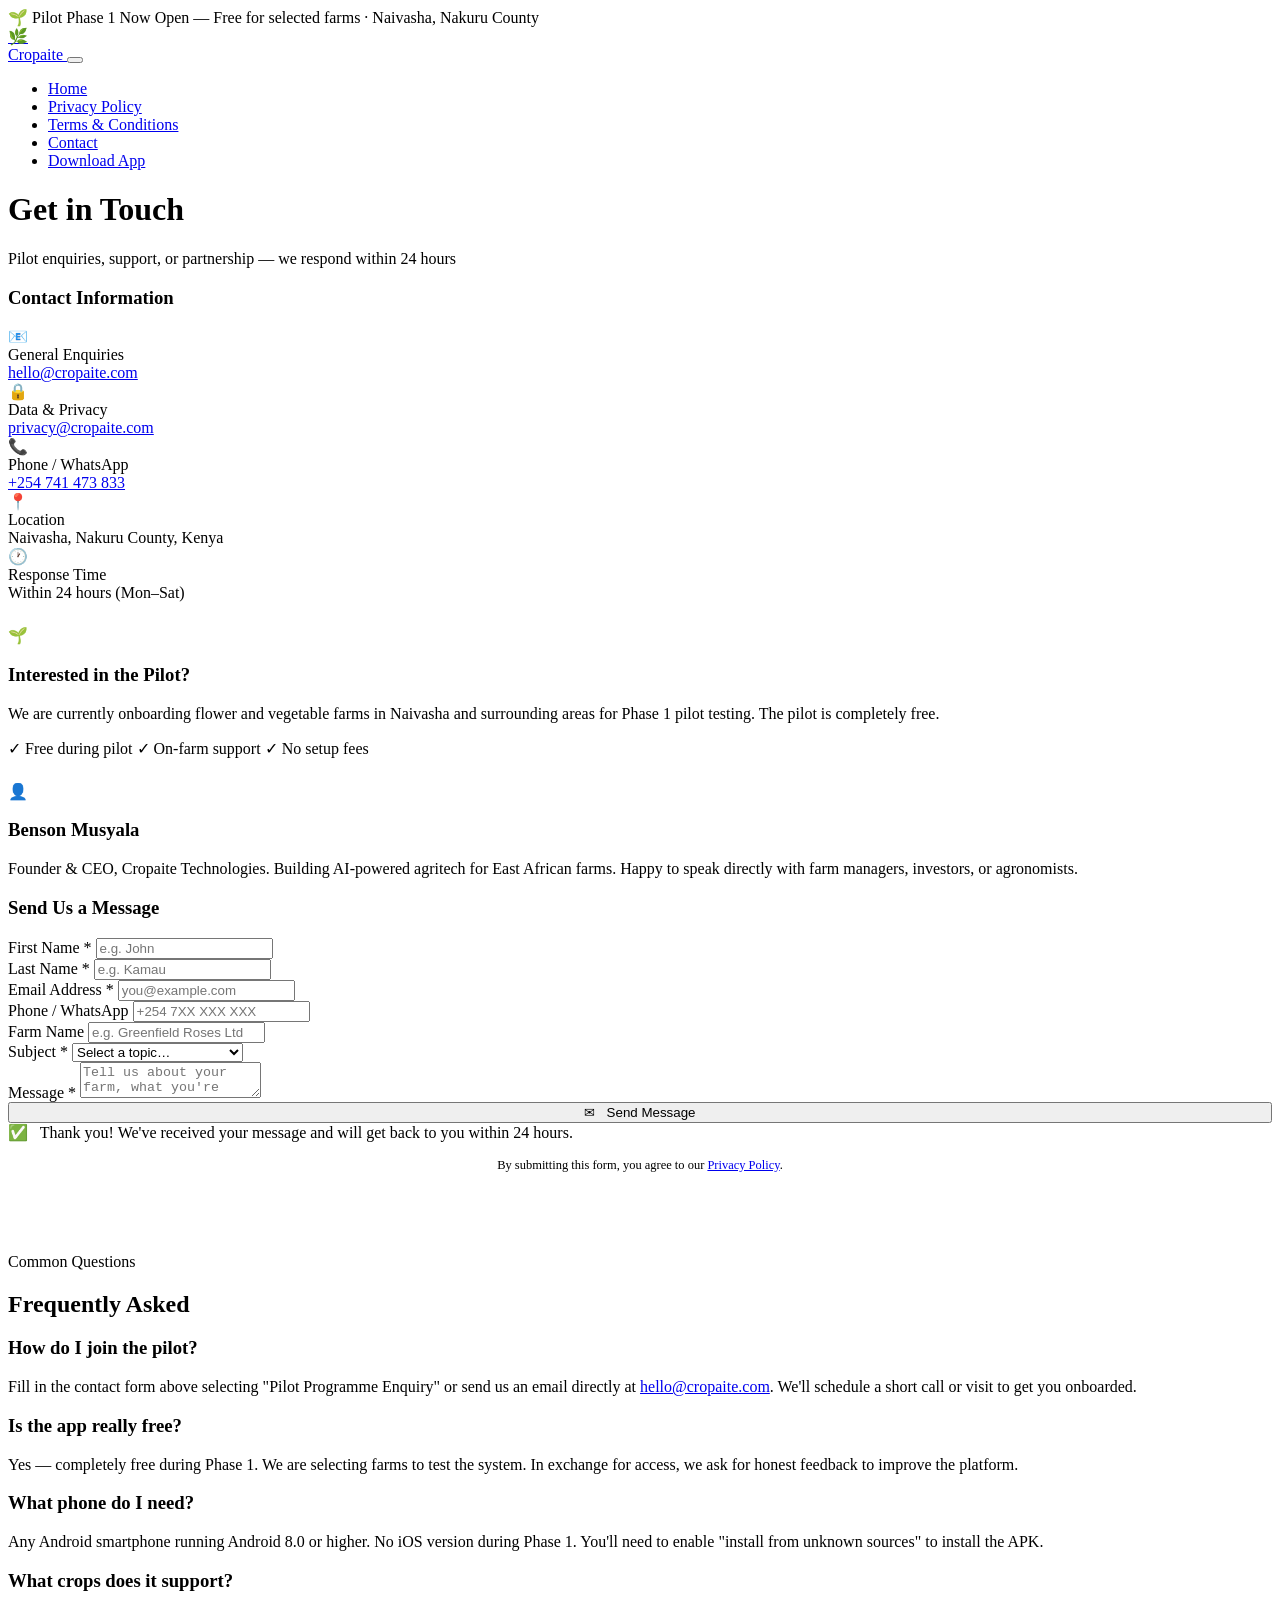
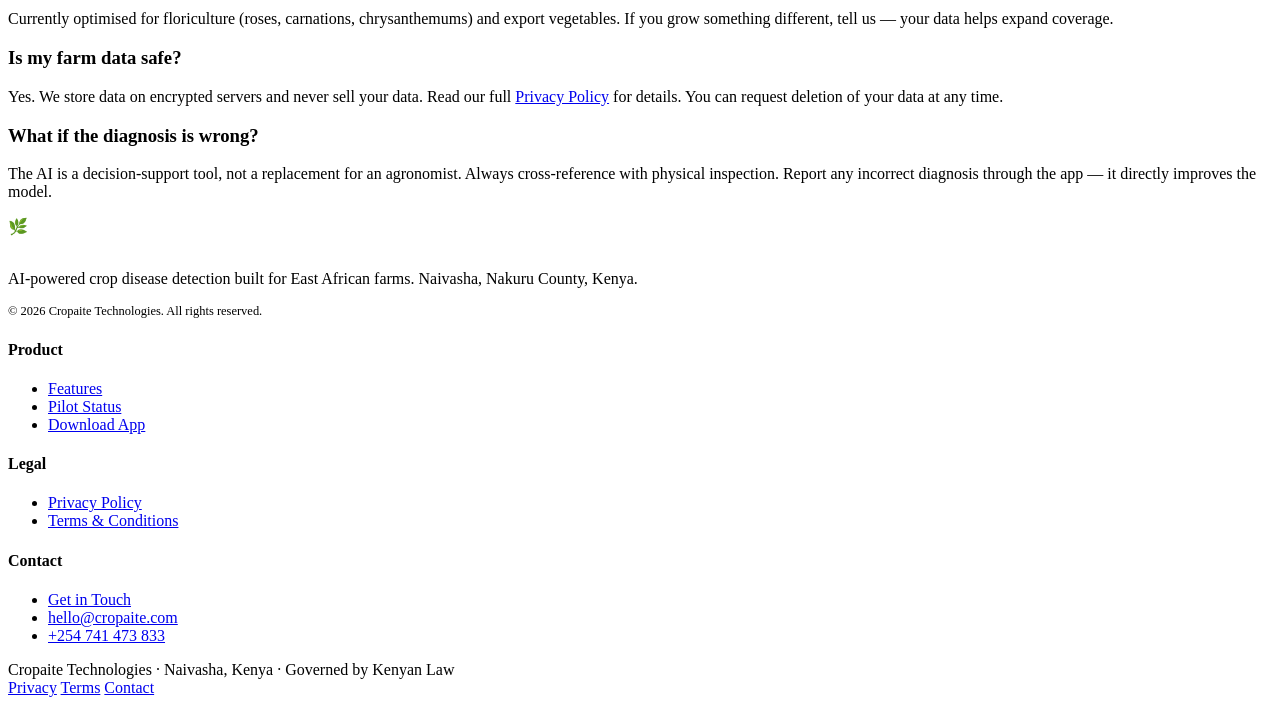
==== contact.html @ 4067cbc3 "Landing page upload" ====
<!DOCTYPE html>
<html lang="en">
<head>
  <meta charset="UTF-8"/>
  <meta name="viewport" content="width=device-width, initial-scale=1.0"/>
  <meta name="description" content="Contact Cropaite Technologies — reach our team for pilot programme enquiries, support, or partnership opportunities."/>
  <title>Contact — Cropaite Technologies</title>
  <link rel="stylesheet" href="style.css"/>
  <link rel="icon" href="data:image/svg+xml,<svg xmlns='http://www.w3.org/2000/svg' viewBox='0 0 100 100'><text y='.9em' font-size='90'>🌿</text></svg>"/>
</head>
<body>

  <!-- TOPBAR -->
  <div class="topbar">
    <span>🌱 Pilot Phase 1 Now Open</span> — Free for selected farms · Naivasha, Nakuru County
  </div>

  <!-- NAV -->
  <nav>
    <div class="nav-inner">
      <a href="index.html" class="nav-logo">
        <div class="nav-logo-leaf">🌿</div>
        Cropaite
      </a>
      <button class="hamburger" id="hamburger" aria-label="Menu">
        <span></span><span></span><span></span>
      </button>
      <ul class="nav-links" id="navLinks">
        <li><a href="index.html">Home</a></li>
        <li><a href="privacy.html">Privacy Policy</a></li>
        <li><a href="terms.html">Terms &amp; Conditions</a></li>
        <li><a href="contact.html" class="active">Contact</a></li>
        <li><a href="index.html#download" class="nav-cta">Download App</a></li>
      </ul>
    </div>
  </nav>

  <!-- HERO -->
  <div class="legal-hero">
    <h1>Get in Touch</h1>
    <p>Pilot enquiries, support, or partnership — we respond within 24 hours</p>
  </div>

  <!-- CONTACT BODY -->
  <section class="section">
    <div class="section-inner">
      <div class="contact-grid">

        <!-- Left: Info -->
        <div>
          <div class="contact-info-card reveal">
            <h3>Contact Information</h3>

            <div class="contact-row">
              <div class="contact-icon">📧</div>
              <div>
                <div class="contact-row-label">General Enquiries</div>
                <div class="contact-row-value"><a href="mailto:hello@cropaite.com">hello@cropaite.com</a></div>
              </div>
            </div>
            <div class="contact-row">
              <div class="contact-icon">🔒</div>
              <div>
                <div class="contact-row-label">Data & Privacy</div>
                <div class="contact-row-value"><a href="mailto:privacy@cropaite.com">privacy@cropaite.com</a></div>
              </div>
            </div>
            <div class="contact-row">
              <div class="contact-icon">📞</div>
              <div>
                <div class="contact-row-label">Phone / WhatsApp</div>
                <div class="contact-row-value"><a href="tel:+254741473833">+254 741 473 833</a></div>
              </div>
            </div>
            <div class="contact-row">
              <div class="contact-icon">📍</div>
              <div>
                <div class="contact-row-label">Location</div>
                <div class="contact-row-value">Naivasha, Nakuru County, Kenya</div>
              </div>
            </div>
            <div class="contact-row">
              <div class="contact-icon">🕐</div>
              <div>
                <div class="contact-row-label">Response Time</div>
                <div class="contact-row-value">Within 24 hours (Mon–Sat)</div>
              </div>
            </div>
          </div>

          <!-- Pilot card -->
          <div class="card reveal" style="margin-top:24px;">
            <span class="card-icon">🌱</span>
            <h3>Interested in the Pilot?</h3>
            <p style="margin-bottom:16px;">We are currently onboarding flower and vegetable farms in Naivasha and surrounding areas for Phase 1 pilot testing. The pilot is completely free.</p>
            <div class="feature-status">
              <span class="tag tag-live">✓ Free during pilot</span>
              <span class="tag tag-live">✓ On-farm support</span>
              <span class="tag tag-live">✓ No setup fees</span>
            </div>
          </div>

          <!-- Founder card -->
          <div class="card reveal" style="margin-top:24px;">
            <span class="card-icon">👤</span>
            <h3>Benson Musyala</h3>
            <p>Founder &amp; CEO, Cropaite Technologies. Building AI-powered agritech for East African farms. Happy to speak directly with farm managers, investors, or agronomists.</p>
          </div>
        </div>

        <!-- Right: Form -->
        <div class="contact-form-card reveal">
          <h3>Send Us a Message</h3>

          <div id="contactForm">
            <div class="form-row">
              <div class="form-group">
                <label class="form-label" for="firstName">First Name *</label>
                <input class="form-input" type="text" id="firstName" placeholder="e.g. John" required/>
              </div>
              <div class="form-group">
                <label class="form-label" for="lastName">Last Name *</label>
                <input class="form-input" type="text" id="lastName" placeholder="e.g. Kamau" required/>
              </div>
            </div>

            <div class="form-group">
              <label class="form-label" for="email">Email Address *</label>
              <input class="form-input" type="email" id="email" placeholder="you@example.com" required/>
            </div>

            <div class="form-group">
              <label class="form-label" for="phone">Phone / WhatsApp</label>
              <input class="form-input" type="tel" id="phone" placeholder="+254 7XX XXX XXX"/>
            </div>

            <div class="form-group">
              <label class="form-label" for="farmName">Farm Name</label>
              <input class="form-input" type="text" id="farmName" placeholder="e.g. Greenfield Roses Ltd"/>
            </div>

            <div class="form-group">
              <label class="form-label" for="subject">Subject *</label>
              <select class="form-select" id="subject" required>
                <option value="" disabled selected>Select a topic…</option>
                <option value="pilot">Pilot Programme Enquiry</option>
                <option value="demo">Request a Demo</option>
                <option value="support">Technical Support</option>
                <option value="privacy">Privacy / Data Request</option>
                <option value="investor">Investor / Partnership</option>
                <option value="other">Other</option>
              </select>
            </div>

            <div class="form-group">
              <label class="form-label" for="message">Message *</label>
              <textarea class="form-textarea" id="message" placeholder="Tell us about your farm, what you're looking for, or any questions you have…" required></textarea>
            </div>

            <button class="btn btn-green" onclick="submitForm()" style="width:100%; justify-content:center;">
              ✉ &nbsp; Send Message
            </button>

            <div class="form-success" id="formSuccess">
              ✅ &nbsp; Thank you! We've received your message and will get back to you within 24 hours.
            </div>

            <p style="margin-top:16px; font-size:0.78rem; color:var(--muted); text-align:center;">
              By submitting this form, you agree to our <a href="privacy.html">Privacy Policy</a>.
            </p>
          </div>
        </div>

      </div>

      <!-- FAQ strip -->
      <div style="margin-top:80px;">
        <div class="section-header">
          <span class="section-label">Common Questions</span>
          <h2 class="section-title">Frequently Asked</h2>
        </div>
        <div class="card-grid">
          <div class="card reveal">
            <h3>How do I join the pilot?</h3>
            <p>Fill in the contact form above selecting "Pilot Programme Enquiry" or send us an email directly at <a href="mailto:hello@cropaite.com">hello@cropaite.com</a>. We'll schedule a short call or visit to get you onboarded.</p>
          </div>
          <div class="card reveal">
            <h3>Is the app really free?</h3>
            <p>Yes — completely free during Phase 1. We are selecting farms to test the system. In exchange for access, we ask for honest feedback to improve the platform.</p>
          </div>
          <div class="card reveal">
            <h3>What phone do I need?</h3>
            <p>Any Android smartphone running Android 8.0 or higher. No iOS version during Phase 1. You'll need to enable "install from unknown sources" to install the APK.</p>
          </div>
          <div class="card reveal">
            <h3>What crops does it support?</h3>
            <p>Currently optimised for floriculture (roses, carnations, chrysanthemums) and export vegetables. If you grow something different, tell us — your data helps expand coverage.</p>
          </div>
          <div class="card reveal">
            <h3>Is my farm data safe?</h3>
            <p>Yes. We store data on encrypted servers and never sell your data. Read our full <a href="privacy.html">Privacy Policy</a> for details. You can request deletion of your data at any time.</p>
          </div>
          <div class="card reveal">
            <h3>What if the diagnosis is wrong?</h3>
            <p>The AI is a decision-support tool, not a replacement for an agronomist. Always cross-reference with physical inspection. Report any incorrect diagnosis through the app — it directly improves the model.</p>
          </div>
        </div>
      </div>

    </div>
  </section>

  <!-- FOOTER -->
  <footer>
    <div class="footer-grid">
      <div class="footer-brand">
        <div class="nav-logo" style="color:white; margin-bottom:16px;">
          <div class="nav-logo-leaf">🌿</div>
          Cropaite
        </div>
        <p>AI-powered crop disease detection built for East African farms. Naivasha, Nakuru County, Kenya.</p>
        <p style="margin-top:12px; font-size:0.78rem;">© 2026 Cropaite Technologies. All rights reserved.</p>
      </div>
      <div class="footer-col">
        <h4>Product</h4>
        <ul>
          <li><a href="index.html#features">Features</a></li>
          <li><a href="index.html#pilot">Pilot Status</a></li>
          <li><a href="index.html#download">Download App</a></li>
        </ul>
      </div>
      <div class="footer-col">
        <h4>Legal</h4>
        <ul>
          <li><a href="privacy.html">Privacy Policy</a></li>
          <li><a href="terms.html">Terms &amp; Conditions</a></li>
        </ul>
      </div>
      <div class="footer-col">
        <h4>Contact</h4>
        <ul>
          <li><a href="contact.html">Get in Touch</a></li>
          <li><a href="mailto:hello@cropaite.com">hello@cropaite.com</a></li>
          <li><a href="tel:+254741473833">+254 741 473 833</a></li>
        </ul>
      </div>
    </div>
    <div class="footer-bottom">
      <div class="footer-copy">Cropaite Technologies · Naivasha, Kenya · Governed by Kenyan Law</div>
      <div class="footer-legal">
        <a href="privacy.html">Privacy</a>
        <a href="terms.html">Terms</a>
        <a href="contact.html">Contact</a>
      </div>
    </div>
  </footer>

  <script>
    // NAV
    const hamburger = document.getElementById('hamburger');
    const navLinks  = document.getElementById('navLinks');
    hamburger.addEventListener('click', () => navLinks.classList.toggle('open'));
    document.querySelectorAll('.nav-links a').forEach(a =>
      a.addEventListener('click', () => navLinks.classList.remove('open'))
    );

    // REVEAL
    const observer = new IntersectionObserver(entries =>
      entries.forEach(e => { if (e.isIntersecting) { e.target.classList.add('visible'); observer.unobserve(e.target); }}),
      { threshold: 0.1 }
    );
    document.querySelectorAll('.reveal').forEach(el => observer.observe(el));

    // FORM SUBMIT
    // NOTE: This uses mailto as a fallback. Replace with your backend API or Formspree endpoint.
    function submitForm() {
      const firstName = document.getElementById('firstName').value.trim();
      const lastName  = document.getElementById('lastName').value.trim();
      const email     = document.getElementById('email').value.trim();
      const subject   = document.getElementById('subject').value;
      const message   = document.getElementById('message').value.trim();

      if (!firstName || !lastName || !email || !subject || !message) {
        alert('Please fill in all required fields (marked with *).');
        return;
      }
      if (!/^[^\s@]+@[^\s@]+\.[^\s@]+$/.test(email)) {
        alert('Please enter a valid email address.');
        return;
      }

      // Option A: Open mail client (works without a backend)
      const farmName = document.getElementById('farmName').value.trim();
      const phone    = document.getElementById('phone').value.trim();
      const body = encodeURIComponent(
        `Name: ${firstName} ${lastName}\nEmail: ${email}\nPhone: ${phone}\nFarm: ${farmName}\nTopic: ${subject}\n\nMessage:\n${message}`
      );
      window.location.href = `mailto:hello@cropaite.com?subject=Cropaite Website: ${encodeURIComponent(subject)}&body=${body}`;

      // Show success message
      document.getElementById('formSuccess').style.display = 'block';

      // Clear form
      ['firstName','lastName','email','phone','farmName','message'].forEach(id => {
        document.getElementById(id).value = '';
      });
      document.getElementById('subject').selectedIndex = 0;
    }
  </script>
</body>
</html>
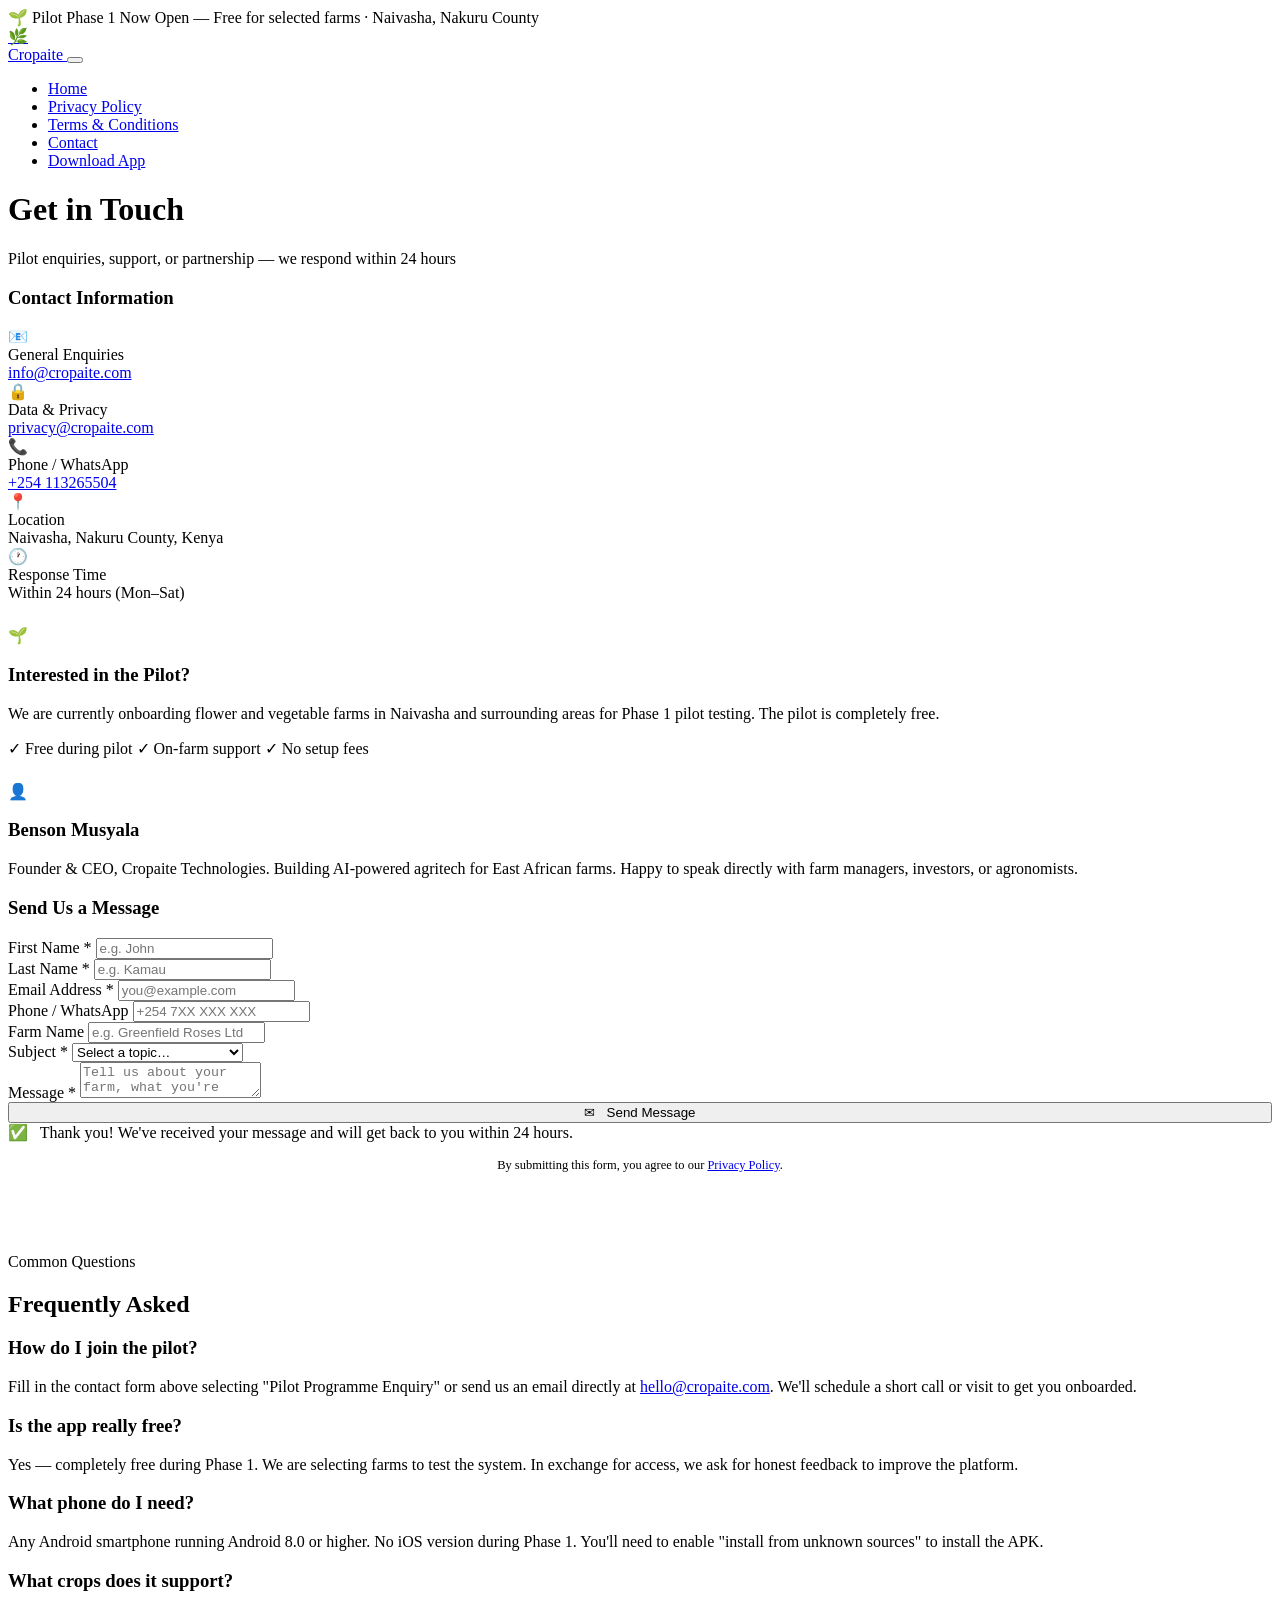
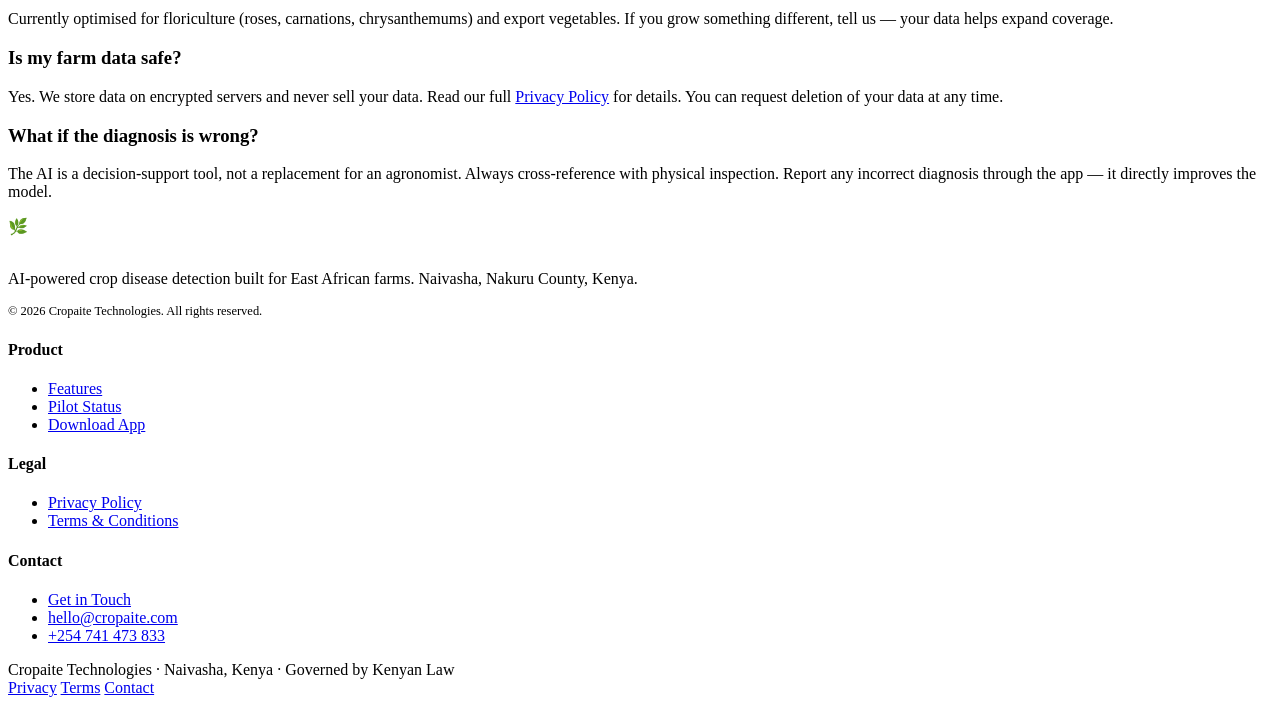
==== commit d15f2a94: "Update contact email and phone number links" ====
--- a/contact.html
+++ b/contact.html
@@ -55,7 +55,7 @@
               <div class="contact-icon">📧</div>
               <div>
                 <div class="contact-row-label">General Enquiries</div>
-                <div class="contact-row-value"><a href="mailto:hello@cropaite.com">hello@cropaite.com</a></div>
+                <div class="contact-row-value"><a href="benson:info@cropaite.com">info@cropaite.com</a></div>
               </div>
             </div>
             <div class="contact-row">
@@ -69,7 +69,7 @@
               <div class="contact-icon">📞</div>
               <div>
                 <div class="contact-row-label">Phone / WhatsApp</div>
-                <div class="contact-row-value"><a href="tel:+254741473833">+254 741 473 833</a></div>
+                <div class="contact-row-value"><a href="tel:+254113265504">+254 113265504</a></div>
               </div>
             </div>
             <div class="contact-row">
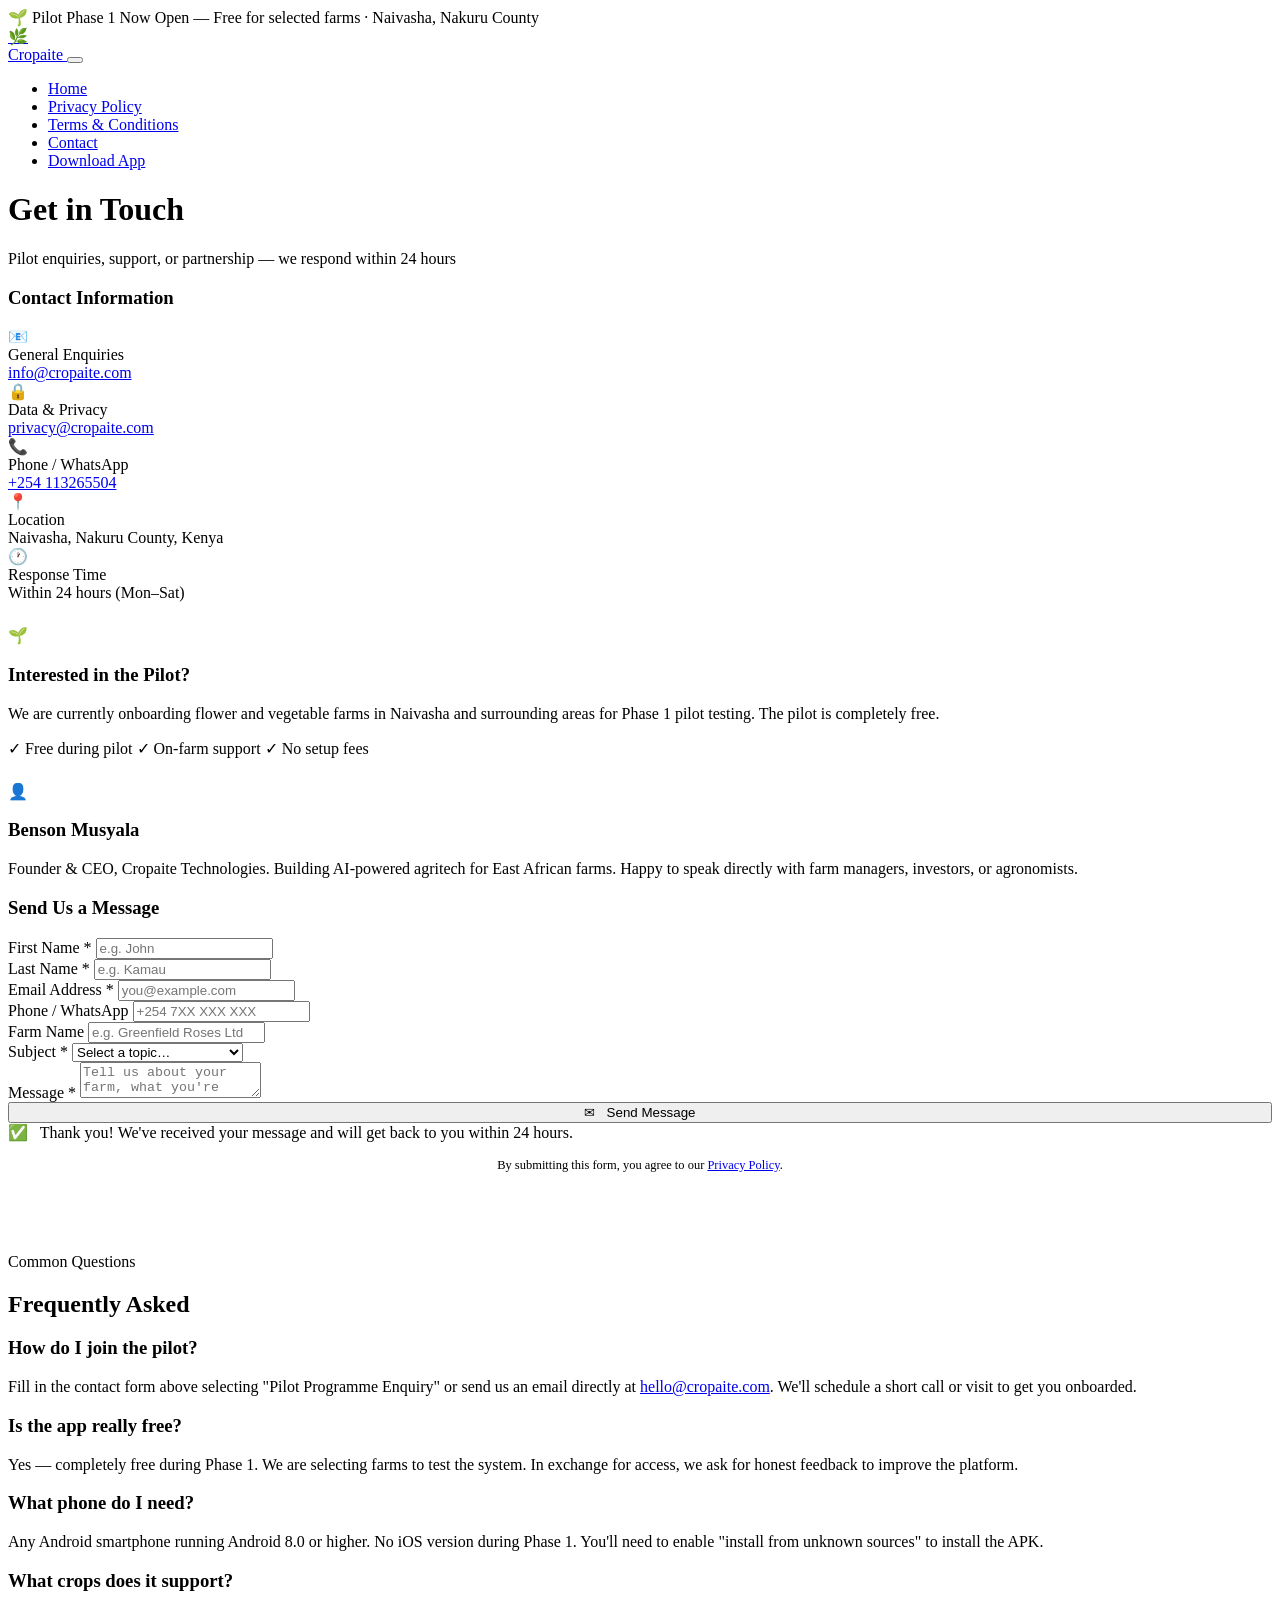
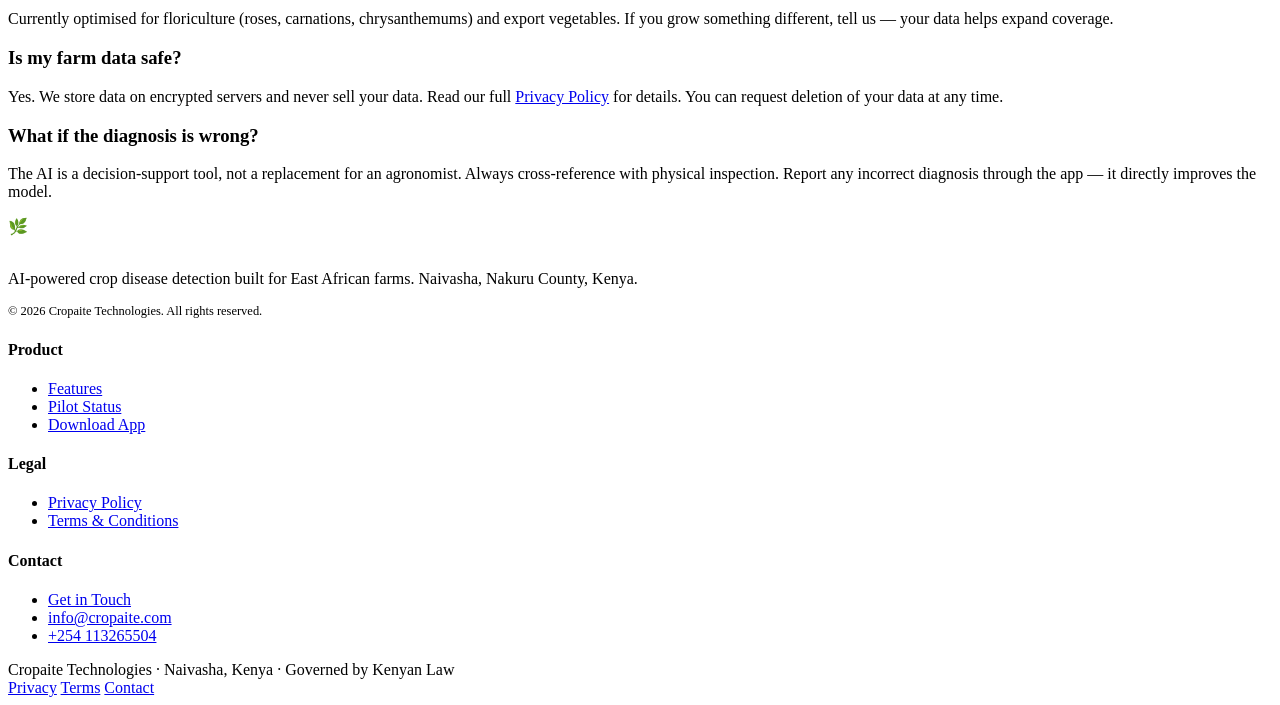
==== commit 15354b81: "Update contact.html" ====
--- a/contact.html
+++ b/contact.html
@@ -240,8 +240,8 @@
         <h4>Contact</h4>
         <ul>
           <li><a href="contact.html">Get in Touch</a></li>
-          <li><a href="mailto:hello@cropaite.com">hello@cropaite.com</a></li>
-          <li><a href="tel:+254741473833">+254 741 473 833</a></li>
+          <li><a href="mailto:info@cropaite.com">info@cropaite.com</a></li>
+          <li><a href="tel:+254113265504">+254 113265504</a></li>
         </ul>
       </div>
     </div>
@@ -295,7 +295,7 @@
       const body = encodeURIComponent(
         `Name: ${firstName} ${lastName}\nEmail: ${email}\nPhone: ${phone}\nFarm: ${farmName}\nTopic: ${subject}\n\nMessage:\n${message}`
       );
-      window.location.href = `mailto:hello@cropaite.com?subject=Cropaite Website: ${encodeURIComponent(subject)}&body=${body}`;
+      window.location.href = `mailto:info@cropaite.com?subject=Cropaite Website: ${encodeURIComponent(subject)}&body=${body}`;
 
       // Show success message
       document.getElementById('formSuccess').style.display = 'block';
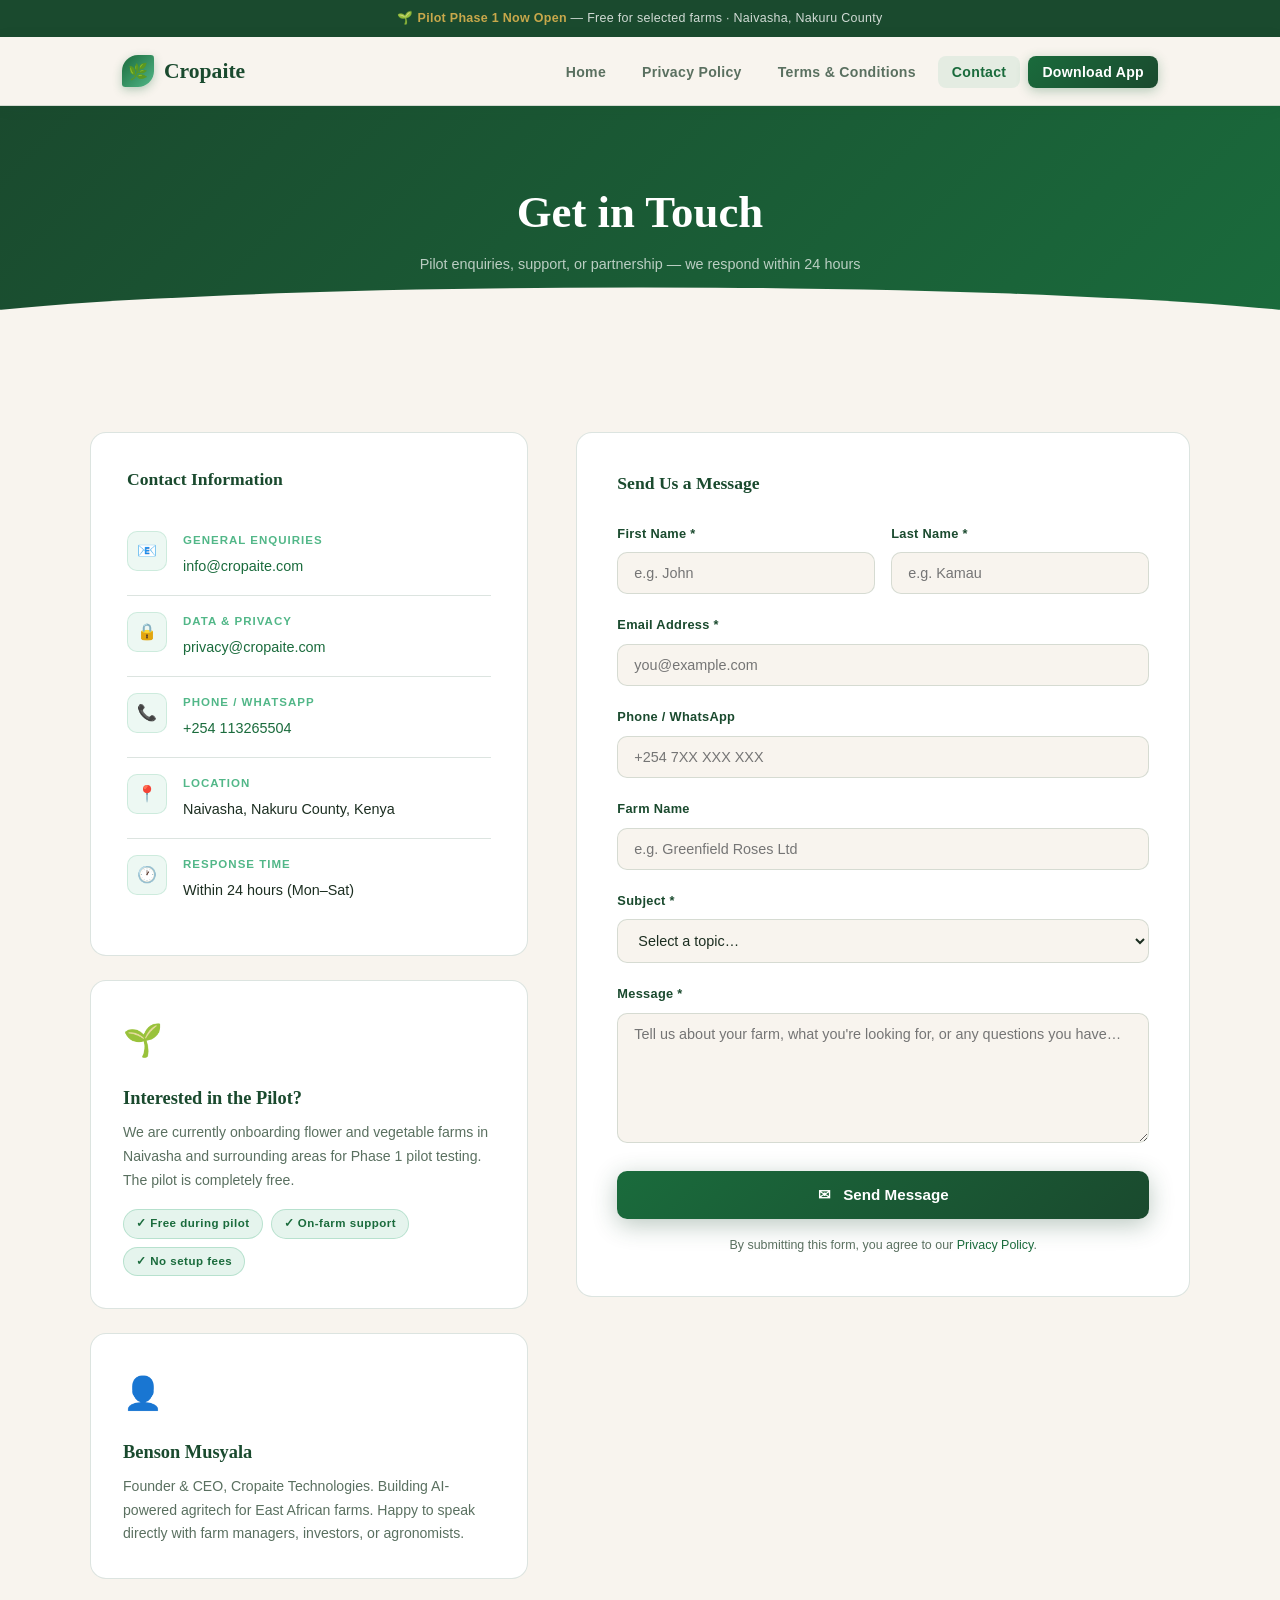
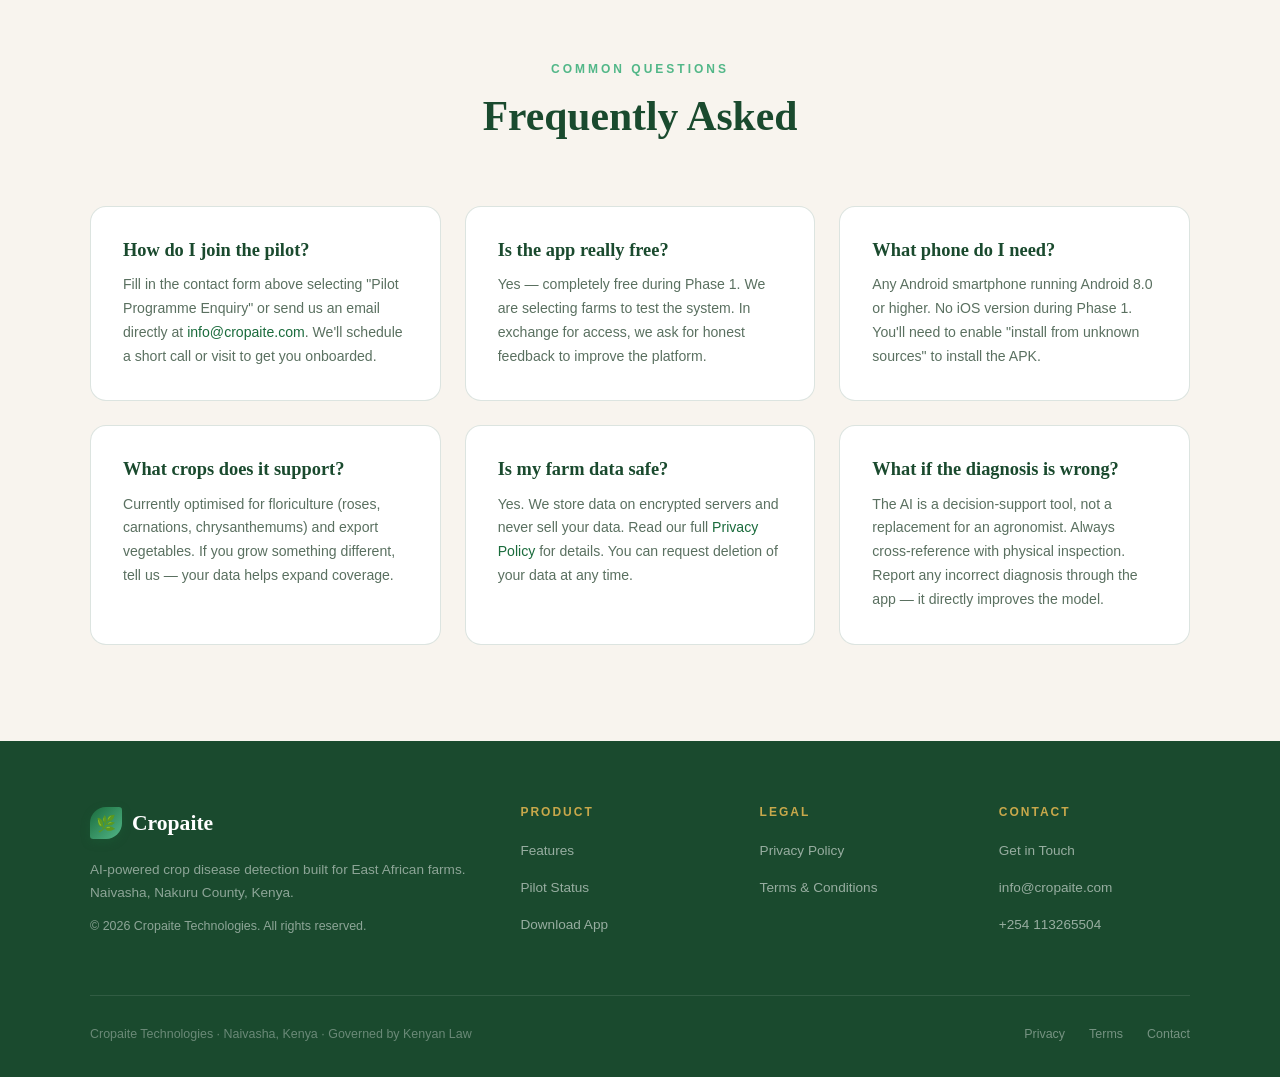
==== commit 30314933: "Update contact.html" ====
--- a/contact.html
+++ b/contact.html
@@ -182,7 +182,7 @@
         <div class="card-grid">
           <div class="card reveal">
             <h3>How do I join the pilot?</h3>
-            <p>Fill in the contact form above selecting "Pilot Programme Enquiry" or send us an email directly at <a href="mailto:hello@cropaite.com">hello@cropaite.com</a>. We'll schedule a short call or visit to get you onboarded.</p>
+            <p>Fill in the contact form above selecting "Pilot Programme Enquiry" or send us an email directly at <a href="mailto:info@cropaite.com">info@cropaite.com</a>. We'll schedule a short call or visit to get you onboarded.</p>
           </div>
           <div class="card reveal">
             <h3>Is the app really free?</h3>
--- a/style.css
+++ b/style.css
@@ -0,0 +1,657 @@
+/* ============================================================
+   CROPAITE TECHNOLOGIES — Shared Stylesheet
+   Agriculture theme · Cream + Forest Green + Gold
+   ============================================================ */
+
+@import url('https://fonts.googleapis.com/css2?family=Playfair+Display:ital,wght@0,700;0,900;1,700&family=Lato:wght@300;400;700&display=swap');
+
+/* ── RESET & BASE ── */
+*, *::before, *::after { box-sizing: border-box; margin: 0; padding: 0; }
+
+:root {
+  --forest:   #1A4A2E;
+  --green:    #1A6B3C;
+  --leaf:     #52B788;
+  --leaf-lt:  #A8D5B9;
+  --gold:     #C8A84B;
+  --gold-dk:  #9E7E2A;
+  --gold-lt:  #F0DC9A;
+  --cream:    #F8F4EE;
+  --cream-dk: #EDE8DF;
+  --soil:     #5C3D2E;
+  --text:     #1C2E21;
+  --muted:    #5A7060;
+  --border:   rgba(26,74,46,0.15);
+  --shadow:   0 4px 24px rgba(26,74,46,0.12);
+}
+
+html { scroll-behavior: smooth; font-size: 16px; }
+
+body {
+  font-family: 'Lato', sans-serif;
+  background: var(--cream);
+  color: var(--text);
+  line-height: 1.7;
+  overflow-x: hidden;
+}
+
+/* ── TYPOGRAPHY ── */
+h1, h2, h3, h4 {
+  font-family: 'Playfair Display', serif;
+  line-height: 1.2;
+  color: var(--forest);
+}
+p { color: var(--muted); font-weight: 300; }
+a { color: var(--green); text-decoration: none; transition: color 0.2s; }
+a:hover { color: var(--leaf); }
+strong { font-weight: 700; color: var(--text); }
+
+/* ── TOPBAR ANNOUNCEMENT ── */
+.topbar {
+  background: var(--forest);
+  color: rgba(255,255,255,0.8);
+  font-size: 0.78rem;
+  text-align: center;
+  padding: 8px 24px;
+  letter-spacing: 0.3px;
+}
+.topbar span { color: var(--gold); font-weight: 700; }
+
+/* ── NAVIGATION ── */
+nav {
+  position: sticky; top: 0; z-index: 200;
+  background: rgba(248,244,238,0.97);
+  backdrop-filter: blur(12px);
+  border-bottom: 1px solid var(--border);
+  box-shadow: 0 2px 16px rgba(26,74,46,0.06);
+}
+.nav-inner {
+  max-width: 1100px; margin: 0 auto;
+  padding: 0 32px;
+  display: flex; align-items: center; justify-content: space-between;
+  height: 68px;
+}
+.nav-logo {
+  font-family: 'Playfair Display', serif;
+  font-size: 1.35rem; font-weight: 900;
+  color: var(--forest);
+  display: flex; align-items: center; gap: 10px;
+}
+.nav-logo-leaf {
+  width: 32px; height: 32px;
+  background: linear-gradient(135deg, var(--green), var(--leaf));
+  border-radius: 50% 10% 50% 10%;
+  display: flex; align-items: center; justify-content: center;
+  font-size: 1rem;
+  box-shadow: 0 3px 10px rgba(26,107,60,0.3);
+}
+.nav-links {
+  display: flex; align-items: center; gap: 8px;
+  list-style: none;
+}
+.nav-links a {
+  font-family: 'Lato', sans-serif;
+  font-size: 0.88rem; font-weight: 700;
+  color: var(--muted);
+  padding: 8px 14px; border-radius: 8px;
+  letter-spacing: 0.3px;
+  transition: all 0.2s;
+}
+.nav-links a:hover { color: var(--forest); background: var(--cream-dk); }
+.nav-links a.active { color: var(--green); background: rgba(82,183,136,0.12); }
+.nav-cta {
+  background: linear-gradient(135deg, var(--green), var(--forest)) !important;
+  color: white !important;
+  border-radius: 8px;
+  box-shadow: 0 3px 12px rgba(26,107,60,0.3);
+}
+.nav-cta:hover { transform: translateY(-1px); box-shadow: 0 6px 18px rgba(26,107,60,0.35) !important; background: var(--forest) !important; color: white !important; }
+
+/* Mobile hamburger */
+.hamburger {
+  display: none; flex-direction: column; gap: 5px;
+  cursor: pointer; padding: 8px; border: none; background: none;
+}
+.hamburger span {
+  display: block; width: 24px; height: 2px;
+  background: var(--forest); border-radius: 2px;
+  transition: all 0.3s;
+}
+
+/* ── HERO ── */
+.hero {
+  background: linear-gradient(160deg, var(--forest) 0%, var(--green) 60%, #2D8A52 100%);
+  position: relative; overflow: hidden;
+  padding: 100px 32px 80px;
+  text-align: center;
+}
+.hero::before {
+  content: '';
+  position: absolute; inset: 0;
+  background-image:
+    radial-gradient(circle at 20% 50%, rgba(200,168,75,0.12) 0%, transparent 50%),
+    radial-gradient(circle at 80% 20%, rgba(82,183,136,0.15) 0%, transparent 40%);
+}
+/* SVG wave at bottom */
+.hero::after {
+  content: '';
+  position: absolute; bottom: -1px; left: 0; right: 0; height: 60px;
+  background: var(--cream);
+  clip-path: ellipse(55% 100% at 50% 100%);
+}
+.hero-inner { position: relative; z-index: 1; max-width: 780px; margin: 0 auto; }
+
+.hero-pilot-badge {
+  display: inline-flex; align-items: center; gap: 8px;
+  background: rgba(200,168,75,0.18);
+  border: 1px solid rgba(200,168,75,0.4);
+  color: #E8C96A; font-size: 0.78rem; font-weight: 700;
+  padding: 6px 18px; border-radius: 999px; letter-spacing: 1px;
+  text-transform: uppercase; margin-bottom: 32px;
+}
+.hero-pilot-badge::before { content: '🌱'; }
+
+.hero h1 {
+  font-size: clamp(2.4rem, 6vw, 4.2rem);
+  color: #FFFFFF; font-weight: 900;
+  margin-bottom: 24px; line-height: 1.1;
+}
+.hero h1 em {
+  font-style: normal; color: #E8C96A;
+}
+.hero-sub {
+  font-size: 1.1rem; color: rgba(255,255,255,0.75);
+  max-width: 580px; margin: 0 auto 48px; font-weight: 300; line-height: 1.8;
+}
+.hero-actions {
+  display: flex; gap: 16px; justify-content: center; flex-wrap: wrap;
+}
+.hero-secondary-cta {
+  margin-top: 24px;
+  font-size: 0.85rem;
+  color: rgba(255,255,255,0.55);
+}
+
+/* ── BUTTONS ── */
+.btn {
+  display: inline-flex; align-items: center; gap: 10px;
+  font-family: 'Lato', sans-serif; font-weight: 700;
+  font-size: 0.95rem; border-radius: 10px;
+  padding: 15px 32px; cursor: pointer;
+  transition: all 0.25s ease; border: none;
+  text-decoration: none; white-space: nowrap;
+}
+.btn-primary {
+  background: linear-gradient(135deg, var(--gold), #E2C97E);
+  color: var(--forest);
+  box-shadow: 0 6px 24px rgba(200,168,75,0.4);
+}
+.btn-primary:hover {
+  transform: translateY(-3px);
+  box-shadow: 0 12px 36px rgba(200,168,75,0.5);
+  color: var(--forest);
+}
+.btn-outline {
+  background: transparent;
+  border: 2px solid rgba(255,255,255,0.4);
+  color: white;
+}
+.btn-outline:hover { border-color: white; background: rgba(255,255,255,0.08); color: white; }
+.btn-green {
+  background: linear-gradient(135deg, var(--green), var(--forest));
+  color: white;
+  box-shadow: 0 6px 24px rgba(26,74,46,0.3);
+}
+.btn-green:hover { transform: translateY(-3px); box-shadow: 0 12px 36px rgba(26,74,46,0.4); color: white; }
+
+/* ── SECTION LAYOUT ── */
+.section { padding: 96px 32px; }
+.section-alt { background: var(--cream-dk); }
+.section-dark { background: var(--forest); }
+.section-inner { max-width: 1100px; margin: 0 auto; }
+.section-header { text-align: center; margin-bottom: 64px; }
+.section-label {
+  font-size: 0.75rem; font-weight: 700; letter-spacing: 3px;
+  text-transform: uppercase; color: var(--leaf);
+  display: block; margin-bottom: 12px;
+}
+.section-title { font-size: clamp(1.8rem, 3.5vw, 2.6rem); margin-bottom: 16px; }
+.section-desc { font-size: 1rem; max-width: 560px; margin: 0 auto; }
+
+/* ── CARDS ── */
+.card-grid {
+  display: grid;
+  grid-template-columns: repeat(auto-fit, minmax(280px, 1fr));
+  gap: 24px;
+}
+.card {
+  background: white;
+  border: 1px solid var(--border);
+  border-radius: 16px; padding: 32px;
+  transition: all 0.3s ease;
+  position: relative; overflow: hidden;
+}
+.card::after {
+  content: '';
+  position: absolute; top: 0; left: 0; right: 0; height: 3px;
+  background: linear-gradient(90deg, var(--leaf), var(--gold));
+  transform: scaleX(0); transform-origin: left;
+  transition: transform 0.4s ease;
+}
+.card:hover { transform: translateY(-4px); box-shadow: var(--shadow); border-color: var(--leaf-lt); }
+.card:hover::after { transform: scaleX(1); }
+.card-icon { font-size: 2rem; margin-bottom: 20px; display: block; }
+.card h3 { font-size: 1.15rem; margin-bottom: 12px; color: var(--forest); }
+.card p { font-size: 0.88rem; line-height: 1.7; }
+
+/* ── PILOT STATUS BANNER ── */
+.pilot-banner {
+  background: linear-gradient(135deg, rgba(200,168,75,0.1), rgba(82,183,136,0.08));
+  border: 1px solid rgba(200,168,75,0.3);
+  border-radius: 16px; padding: 32px 40px;
+  display: flex; align-items: flex-start; gap: 24px;
+  margin-bottom: 48px;
+}
+.pilot-banner-icon { font-size: 2rem; flex-shrink: 0; margin-top: 4px; }
+.pilot-banner h3 { font-size: 1.1rem; color: var(--forest); margin-bottom: 8px; }
+.pilot-banner p { font-size: 0.88rem; }
+
+/* Feature status tags */
+.feature-status { display: flex; gap: 8px; flex-wrap: wrap; margin-top: 12px; }
+.tag {
+  font-size: 0.72rem; font-weight: 700; letter-spacing: 0.5px;
+  padding: 4px 12px; border-radius: 999px;
+}
+.tag-live { background: rgba(82,183,136,0.15); color: var(--green); border: 1px solid rgba(82,183,136,0.3); }
+.tag-building { background: rgba(200,168,75,0.12); color: var(--gold-dk); border: 1px solid rgba(200,168,75,0.3); }
+.tag-roadmap { background: rgba(92,61,46,0.08); color: var(--soil); border: 1px solid rgba(92,61,46,0.2); }
+
+/* ── STATS ROW ── */
+.stats-row {
+  display: flex; justify-content: center;
+  gap: 0; flex-wrap: wrap;
+  border-top: 1px solid var(--border);
+  border-bottom: 1px solid var(--border);
+  background: white;
+}
+.stat-item {
+  flex: 1; min-width: 150px;
+  padding: 36px 24px; text-align: center;
+  border-right: 1px solid var(--border);
+}
+.stat-item:last-child { border-right: none; }
+.stat-num {
+  font-family: 'Playfair Display', serif;
+  font-size: 2.4rem; font-weight: 900;
+  color: var(--green); line-height: 1;
+  display: block; margin-bottom: 8px;
+}
+.stat-label { font-size: 0.8rem; color: var(--muted); font-weight: 400; }
+
+/* ── STEPS ── */
+.steps-row { display: grid; grid-template-columns: repeat(auto-fit, minmax(200px, 1fr)); gap: 0; }
+.step-item {
+  padding: 40px 28px; text-align: center;
+  border-right: 1px solid var(--border);
+  position: relative;
+}
+.step-item:last-child { border-right: none; }
+.step-num {
+  font-family: 'Playfair Display', serif;
+  font-size: 3.5rem; font-weight: 900;
+  color: var(--leaf-lt); line-height: 1;
+  margin-bottom: 8px; display: block;
+}
+.step-icon { font-size: 1.6rem; margin-bottom: 12px; display: block; }
+.step-item h3 { font-size: 1rem; color: var(--forest); margin-bottom: 8px; }
+.step-item p { font-size: 0.83rem; }
+
+/* ── CTA SECTION ── */
+.cta-box {
+  background: linear-gradient(135deg, var(--forest), var(--green));
+  border-radius: 24px; padding: 80px 48px;
+  text-align: center; position: relative; overflow: hidden;
+}
+.cta-box::before {
+  content: '';
+  position: absolute; width: 400px; height: 400px; border-radius: 50%;
+  background: radial-gradient(circle, rgba(200,168,75,0.15), transparent 70%);
+  right: -80px; top: -80px; pointer-events: none;
+}
+.cta-box h2 { color: white; font-size: clamp(1.8rem, 3vw, 2.4rem); margin-bottom: 16px; position: relative; z-index:1; }
+.cta-box p { color: rgba(255,255,255,0.7); margin-bottom: 40px; position: relative; z-index:1; }
+
+/* ── LEGAL PAGES ── */
+.legal-hero {
+  background: linear-gradient(135deg, var(--forest), var(--green));
+  padding: 80px 32px 60px;
+  text-align: center;
+  position: relative; overflow: hidden;
+}
+.legal-hero::after {
+  content: '';
+  position: absolute; bottom: -1px; left: 0; right: 0; height: 50px;
+  background: var(--cream);
+  clip-path: ellipse(60% 100% at 50% 100%);
+}
+.legal-hero h1 { color: white; font-size: clamp(1.8rem, 4vw, 2.8rem); margin-bottom: 12px; }
+.legal-hero p { color: rgba(255,255,255,0.7); font-size: 0.9rem; }
+
+.legal-body { max-width: 820px; margin: 0 auto; padding: 64px 32px 96px; }
+
+.legal-toc {
+  background: white; border: 1px solid var(--border);
+  border-radius: 14px; padding: 28px 32px; margin-bottom: 56px;
+}
+.legal-toc h3 {
+  font-size: 0.8rem; font-weight: 700; letter-spacing: 2px;
+  text-transform: uppercase; color: var(--leaf); margin-bottom: 16px;
+}
+.legal-toc ol { padding-left: 20px; }
+.legal-toc li { font-size: 0.88rem; color: var(--muted); margin-bottom: 8px; }
+.legal-toc a { color: var(--green); font-weight: 400; }
+.legal-toc a:hover { color: var(--forest); }
+
+.legal-section {
+  margin-bottom: 56px;
+  scroll-margin-top: 100px;
+}
+.legal-section h2 {
+  font-size: 1.35rem; color: var(--forest);
+  margin-bottom: 20px; padding-bottom: 12px;
+  border-bottom: 2px solid var(--cream-dk);
+}
+.legal-section h3 { font-size: 1.05rem; color: var(--green); margin: 24px 0 12px; }
+.legal-section p { font-size: 0.93rem; margin-bottom: 16px; line-height: 1.8; }
+.legal-section ul, .legal-section ol {
+  padding-left: 24px; margin-bottom: 16px;
+}
+.legal-section li { font-size: 0.9rem; color: var(--muted); margin-bottom: 8px; line-height: 1.7; }
+
+/* Summary table */
+.summary-table {
+  width: 100%; border-collapse: collapse;
+  margin-bottom: 32px; font-size: 0.88rem;
+  background: white; border-radius: 12px; overflow: hidden;
+  box-shadow: 0 2px 12px rgba(26,74,46,0.06);
+}
+.summary-table th {
+  background: var(--forest); color: white;
+  padding: 14px 20px; text-align: left;
+  font-family: 'Lato', sans-serif; font-weight: 700; font-size: 0.8rem;
+  letter-spacing: 0.5px;
+}
+.summary-table td { padding: 14px 20px; border-bottom: 1px solid var(--border); color: var(--muted); }
+.summary-table tr:last-child td { border-bottom: none; }
+.summary-table tr:nth-child(even) td { background: var(--cream); }
+
+/* Info callout */
+.callout {
+  background: rgba(82,183,136,0.1);
+  border-left: 4px solid var(--leaf);
+  border-radius: 0 8px 8px 0;
+  padding: 16px 20px; margin: 24px 0;
+}
+.callout p { font-size: 0.88rem; color: var(--text); margin: 0; }
+
+/* ── CONTACT PAGE ── */
+.contact-grid {
+  display: grid; grid-template-columns: 1fr 1.4fr; gap: 48px;
+  align-items: start;
+}
+.contact-info-card {
+  background: white; border: 1px solid var(--border);
+  border-radius: 16px; padding: 36px;
+}
+.contact-info-card h3 { font-size: 1.1rem; margin-bottom: 24px; }
+.contact-row {
+  display: flex; align-items: flex-start; gap: 16px;
+  padding: 16px 0; border-bottom: 1px solid var(--border);
+}
+.contact-row:last-child { border-bottom: none; }
+.contact-icon {
+  width: 40px; height: 40px; border-radius: 10px;
+  background: rgba(82,183,136,0.1); border: 1px solid rgba(82,183,136,0.2);
+  display: flex; align-items: center; justify-content: center;
+  font-size: 1rem; flex-shrink: 0;
+}
+.contact-row-label { font-size: 0.72rem; font-weight: 700; letter-spacing: 1px; text-transform: uppercase; color: var(--leaf); margin-bottom: 4px; }
+.contact-row-value { font-size: 0.9rem; color: var(--text); font-weight: 400; }
+
+/* Contact Form */
+.contact-form-card {
+  background: white; border: 1px solid var(--border);
+  border-radius: 16px; padding: 40px;
+}
+.contact-form-card h3 { font-size: 1.1rem; margin-bottom: 28px; }
+.form-group { margin-bottom: 20px; }
+.form-label {
+  display: block; font-size: 0.8rem; font-weight: 700;
+  color: var(--forest); margin-bottom: 8px; letter-spacing: 0.3px;
+}
+.form-input, .form-select, .form-textarea {
+  width: 100%; padding: 12px 16px;
+  border: 1.5px solid var(--border);
+  border-radius: 10px; background: var(--cream);
+  font-family: 'Lato', sans-serif; font-size: 0.9rem; color: var(--text);
+  transition: border-color 0.2s, box-shadow 0.2s;
+  outline: none;
+}
+.form-input:focus, .form-select:focus, .form-textarea:focus {
+  border-color: var(--leaf); box-shadow: 0 0 0 3px rgba(82,183,136,0.15);
+  background: white;
+}
+.form-textarea { min-height: 130px; resize: vertical; }
+.form-row { display: grid; grid-template-columns: 1fr 1fr; gap: 16px; }
+.form-success {
+  display: none; background: rgba(82,183,136,0.1);
+  border: 1px solid rgba(82,183,136,0.3); border-radius: 10px;
+  padding: 16px 20px; text-align: center; margin-top: 16px;
+  font-size: 0.9rem; color: var(--green);
+}
+
+/* ── FOUNDER BANNER ── */
+.section-founder { padding: 48px 32px; background: white; }
+.founder-banner {
+  background: linear-gradient(135deg, rgba(26,74,46,0.04), rgba(82,183,136,0.06));
+  border: 1px solid var(--border);
+  border-left: 4px solid var(--leaf);
+  border-radius: 16px; padding: 28px 36px;
+  display: flex; align-items: flex-start; gap: 24px;
+  max-width: 860px; margin: 0 auto;
+}
+.founder-icon { font-size: 2.2rem; flex-shrink: 0; margin-top: 2px; }
+.founder-label {
+  font-size: 0.72rem; font-weight: 700; letter-spacing: 2px;
+  text-transform: uppercase; color: var(--leaf);
+  display: block; margin-bottom: 8px;
+}
+.founder-text p:last-child { font-size: 0.9rem; line-height: 1.8; }
+
+/* ── VALUE METRICS ── */
+.section-metrics { background: var(--forest); }
+.section-metrics .section-label { color: var(--gold); }
+.section-metrics .section-title { color: white; }
+.metrics-grid {
+  display: grid;
+  grid-template-columns: repeat(auto-fit, minmax(220px, 1fr));
+  gap: 24px;
+}
+.metric-card {
+  background: rgba(255,255,255,0.06);
+  border: 1px solid rgba(255,255,255,0.1);
+  border-radius: 16px; padding: 32px 28px;
+  transition: all 0.3s ease;
+}
+.metric-card:hover {
+  background: rgba(255,255,255,0.1);
+  transform: translateY(-4px);
+  border-color: rgba(200,168,75,0.3);
+}
+.metric-icon { font-size: 1.8rem; display: block; margin-bottom: 16px; }
+.metric-card h3 { color: var(--gold); font-size: 1rem; margin-bottom: 10px; }
+.metric-card p { color: rgba(255,255,255,0.65); font-size: 0.88rem; line-height: 1.7; }
+
+/* ── PILOT PROGRAM SECTION ── */
+.section-pilot-program {
+  background: linear-gradient(160deg, var(--forest) 0%, #1A5C35 100%);
+}
+.pilot-program-box {
+  background: rgba(255,255,255,0.05);
+  border: 1px solid rgba(200,168,75,0.25);
+  border-radius: 24px; padding: 64px 56px;
+  text-align: center;
+  position: relative; overflow: hidden;
+}
+.pilot-program-box::before {
+  content: '';
+  position: absolute; width: 500px; height: 500px; border-radius: 50%;
+  background: radial-gradient(circle, rgba(200,168,75,0.08), transparent 70%);
+  right: -100px; top: -100px; pointer-events: none;
+}
+.pilot-program-header { margin-bottom: 48px; }
+.pilot-program-header h2 { color: white; font-size: clamp(1.8rem, 3vw, 2.4rem); margin-bottom: 16px; }
+.pilot-program-header p { color: rgba(255,255,255,0.7); max-width: 540px; margin: 0 auto; font-size: 1rem; line-height: 1.8; }
+.pilot-two-col {
+  display: grid; grid-template-columns: 1fr 1fr; gap: 40px;
+  text-align: left; margin-bottom: 48px;
+  max-width: 720px; margin-left: auto; margin-right: auto;
+}
+.pilot-col h4 {
+  font-family: 'Lato', sans-serif;
+  font-size: 0.75rem; font-weight: 700;
+  letter-spacing: 2px; text-transform: uppercase;
+  color: var(--gold); margin-bottom: 16px;
+}
+.pilot-list { list-style: none; padding: 0; }
+.pilot-list li {
+  font-size: 0.88rem; color: rgba(255,255,255,0.75);
+  padding: 8px 0; border-bottom: 1px solid rgba(255,255,255,0.07);
+  line-height: 1.5;
+}
+.pilot-list li:last-child { border-bottom: none; }
+.pilot-cta-row {
+  display: flex; gap: 16px; justify-content: center; flex-wrap: wrap;
+  margin-bottom: 24px; position: relative; z-index: 1;
+}
+.btn-gold {
+  background: linear-gradient(135deg, var(--gold), #E2C97E);
+  color: var(--forest);
+  box-shadow: 0 6px 24px rgba(200,168,75,0.4);
+  font-weight: 700;
+}
+.btn-gold:hover {
+  transform: translateY(-3px);
+  box-shadow: 0 12px 36px rgba(200,168,75,0.5);
+  color: var(--forest);
+}
+.btn-outline-dark {
+  background: transparent;
+  border: 2px solid rgba(255,255,255,0.35);
+  color: white; font-family: 'Lato', sans-serif;
+  font-weight: 700; font-size: 0.95rem;
+}
+.btn-outline-dark:hover { border-color: white; background: rgba(255,255,255,0.08); color: white; }
+.pilot-note {
+  font-size: 0.82rem; color: rgba(255,255,255,0.45);
+  position: relative; z-index: 1;
+}
+.pilot-note a { color: var(--leaf-lt); }
+.pilot-note a:hover { color: var(--gold-lt); }
+
+/* ── CTA BADGE ── */
+.cta-badge {
+  display: inline-block;
+  background: rgba(200,168,75,0.2);
+  border: 1px solid rgba(200,168,75,0.4);
+  color: #E8C96A; font-size: 0.72rem; font-weight: 700;
+  padding: 5px 14px; border-radius: 999px;
+  letter-spacing: 1px; text-transform: uppercase;
+  margin-bottom: 20px; position: relative; z-index: 1;
+}
+
+/* ── DOWNLOAD INSTRUCTIONS ── */
+.download-instructions {
+  position: relative; z-index: 1;
+  margin-top: 16px; font-size: 0.8rem;
+  color: rgba(255,255,255,0.45);
+  line-height: 1.6;
+}
+.download-instructions strong { color: rgba(255,255,255,0.7); }
+
+/* ── FOOTER ── */
+footer {
+  background: var(--forest);
+  padding: 64px 32px 32px;
+}
+.footer-grid {
+  max-width: 1100px; margin: 0 auto;
+  display: grid; grid-template-columns: 2fr 1fr 1fr 1fr; gap: 48px;
+  margin-bottom: 48px;
+}
+.footer-brand .nav-logo { margin-bottom: 16px; }
+.footer-brand p { font-size: 0.85rem; color: rgba(255,255,255,0.5); line-height: 1.7; }
+.footer-col h4 {
+  font-family: 'Lato', sans-serif; font-size: 0.75rem;
+  font-weight: 700; letter-spacing: 2px; text-transform: uppercase;
+  color: var(--gold); margin-bottom: 16px;
+}
+.footer-col ul { list-style: none; }
+.footer-col li { margin-bottom: 10px; }
+.footer-col a { font-size: 0.85rem; color: rgba(255,255,255,0.55); }
+.footer-col a:hover { color: var(--leaf); }
+.footer-bottom {
+  max-width: 1100px; margin: 0 auto;
+  padding-top: 28px; border-top: 1px solid rgba(255,255,255,0.1);
+  display: flex; align-items: center; justify-content: space-between;
+  flex-wrap: wrap; gap: 16px;
+}
+.footer-copy { font-size: 0.78rem; color: rgba(255,255,255,0.35); }
+.footer-legal { display: flex; gap: 24px; }
+.footer-legal a { font-size: 0.78rem; color: rgba(255,255,255,0.4); }
+.footer-legal a:hover { color: var(--leaf); }
+
+/* ── SCROLL REVEAL ── */
+.reveal {
+  opacity: 0; transform: translateY(28px);
+  transition: opacity 0.65s ease, transform 0.65s ease;
+}
+.reveal.visible { opacity: 1; transform: translateY(0); }
+
+/* ── MOBILE ── */
+@media (max-width: 900px) {
+  .footer-grid { grid-template-columns: 1fr 1fr; }
+}
+@media (max-width: 768px) {
+  nav .nav-links { display: none; flex-direction: column; gap: 4px; }
+  nav .nav-links.open {
+    display: flex; position: absolute;
+    top: 68px; left: 0; right: 0;
+    background: rgba(248,244,238,0.99);
+    padding: 16px 24px;
+    border-bottom: 1px solid var(--border);
+    backdrop-filter: blur(12px);
+  }
+  .hamburger { display: flex; }
+  .contact-grid { grid-template-columns: 1fr; }
+  .form-row { grid-template-columns: 1fr; }
+  .footer-grid { grid-template-columns: 1fr; gap: 32px; }
+  .cta-box { padding: 48px 28px; }
+  .step-item { border-right: none; border-bottom: 1px solid var(--border); }
+  .step-item:last-child { border-bottom: none; }
+  .stat-item { border-right: none; border-bottom: 1px solid var(--border); }
+  .stat-item:last-child { border-bottom: none; }
+  .section { padding: 64px 24px; }
+  .pilot-banner { flex-direction: column; gap: 16px; padding: 24px; }
+  .founder-banner { flex-direction: column; gap: 12px; padding: 24px; }
+  .pilot-program-box { padding: 40px 24px; }
+  .pilot-two-col { grid-template-columns: 1fr; gap: 24px; margin-bottom: 36px; }
+  .metrics-grid { grid-template-columns: 1fr 1fr; }
+}
+@media (max-width: 480px) {
+  .hero h1 { font-size: 2rem; }
+  .hero-actions { flex-direction: column; align-items: center; }
+  .btn { width: 100%; justify-content: center; }
+  .metrics-grid { grid-template-columns: 1fr; }
+  .pilot-cta-row { flex-direction: column; align-items: center; }
+}
